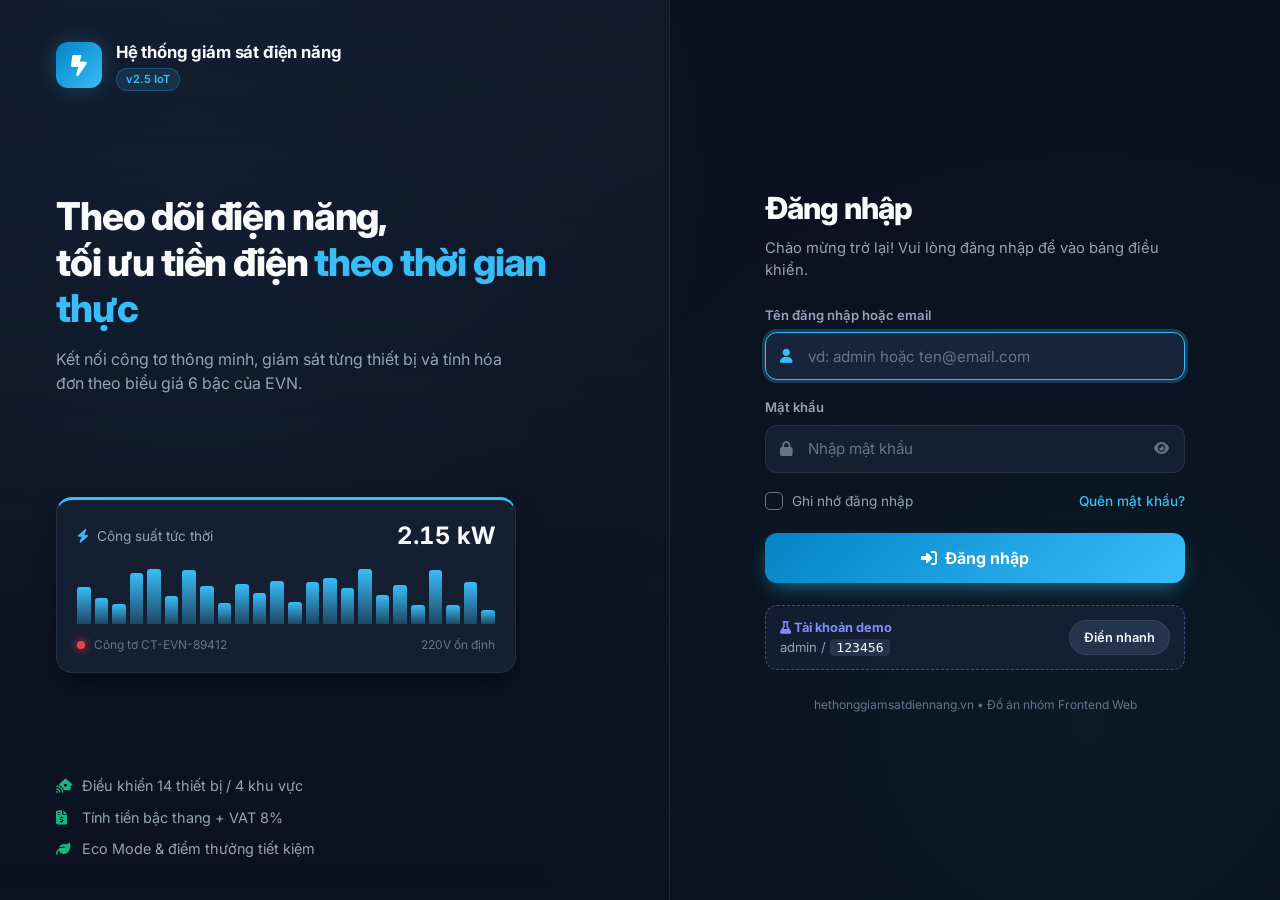
==== profile.html @ 07a90f44 "hoàn thiện giao diện" ====
<!DOCTYPE html>
<html lang="vi">
<head>
    <meta charset="UTF-8">
    <meta name="viewport" content="width=device-width, initial-scale=1.0">
    <title>Hồ sơ cá nhân - Hệ thống giám sát điện năng</title>
    <!-- Google Fonts: Inter -->
    <link rel="preconnect" href="https://fonts.googleapis.com">
    <link rel="preconnect" href="https://fonts.gstatic.com" crossorigin>
    <link href="https://fonts.googleapis.com/css2?family=Inter:wght@400;500;600;700;800&display=swap" rel="stylesheet">
    <!-- Font Awesome Icons -->
    <link rel="stylesheet" href="https://cdnjs.cloudflare.com/ajax/libs/font-awesome/6.5.1/css/all.min.css">
    <!-- Stylesheets -->
    <link rel="stylesheet" href="style.css">
    <link rel="stylesheet" href="profile.css">
    <!-- Chặn truy cập khi chưa đăng nhập -->
    <script>
        (function () {
            var ok = false;
            try { ok = !!(localStorage.getItem('ems_auth') || sessionStorage.getItem('ems_auth')); } catch (e) {}
            if (!ok) location.replace('login.html');
        })();
    </script>
</head>
<body>

    <div class="app-container">
        <!-- TOP APP HEADER -->
        <header class="app-header">
            <div class="brand-section">
                <div class="brand-icon">
                    <i class="fas fa-bolt-lightning"></i>
                </div>
                <div class="brand-info">
                    <h1>
                        Hệ thống giám sát điện năng
                        <span class="badge-ver">v2.5 IoT</span>
                    </h1>
                    <p>
                        <span class="domain-url-pill" title="Địa chỉ tên miền chính thức của hệ thống">
                            <i class="fas fa-globe"></i> hethonggiamsatdiennang.vn
                        </span>
                        <span>• Hồ sơ cá nhân & Thiết lập tài khoản</span>
                    </p>
                </div>
            </div>

            <div class="header-status-group">
                <!-- Nút quay về Dashboard -->
                <a href="index.html" class="btn-back-dashboard" id="btn-back-dashboard" title="Quay về màn hình điều khiển chính Dashboard">
                    <i class="fas fa-arrow-left"></i>
                    <span>Quay về Dashboard</span>
                </a>

                <!-- Đồng hồ thời gian thực -->
                <div class="clock-display" title="Thời gian thực hệ thống">
                    <i class="fas fa-clock"></i>
                    <span id="live-clock">--:--:--</span>
                </div>

                <!-- Nút chuyển đổi giao diện Sáng / Tối -->
                <button class="theme-toggle-btn" title="Chuyển sang giao diện sáng">
                    <i class="fas fa-sun"></i>
                    <span>Sáng</span>
                </button>

                <!-- NÚT & MENU QUẢN TRỊ VIÊN (HÌNH ĐẠI DIỆN + TÊN + MENU DROPDOWN) -->
                <div class="admin-menu-wrapper">
                    <button class="admin-profile-pill" id="admin-menu-trigger" type="button" title="Mở menu quản trị viên">
                        <img class="admin-avatar-thumb" src="" alt="Avatar">
                        <span id="nav-profile-name">Quản trị viên</span>
                        <i class="fas fa-chevron-down admin-caret"></i>
                    </button>

                    <!-- Dropdown Menu Quản trị viên -->
                    <div class="admin-dropdown-menu" id="admin-dropdown-menu">
                        <div class="admin-dropdown-header">
                            <div class="admin-avatar-large-wrap">
                                <img class="admin-menu-avatar" src="" alt="Avatar">
                                <span class="admin-status-indicator" title="Đang trực tuyến"></span>
                            </div>
                            <div class="admin-user-details">
                                <strong class="admin-user-name" id="admin-menu-user-name">Quản trị viên</strong>
                                <span class="admin-user-role-badge">
                                    <i class="fas fa-shield-halved"></i>
                                    <span id="admin-menu-user-role">Quản trị viên hệ thống</span>
                                </span>
                                <span class="admin-user-email" id="admin-menu-user-email">admin@hethonggiamsatdiennang.vn</span>
                            </div>
                        </div>

                        <div class="admin-dropdown-list">
                            <a href="profile.html" class="admin-dropdown-item">
                                <i class="fas fa-id-card"></i>
                                <span>Hồ sơ cá nhân</span>
                            </a>
                            <button type="button" class="admin-dropdown-item" id="btn-menu-change-avatar">
                                <i class="fas fa-camera"></i>
                                <span>Đổi ảnh đại diện...</span>
                            </button>
                            <button type="button" class="admin-dropdown-item" id="btn-menu-default-avatar" style="font-size: 0.8rem; color: var(--text-muted);">
                                <i class="fas fa-arrow-rotate-left"></i>
                                <span>Dùng ảnh mặc định</span>
                            </button>
                            <div class="admin-dropdown-divider"></div>
                            <a href="statistics.html" class="admin-dropdown-item">
                                <i class="fas fa-chart-pie"></i>
                                <span>Thống kê chi tiết</span>
                            </a>
                            <a href="index.html" class="admin-dropdown-item">
                                <i class="fas fa-house-laptop"></i>
                                <span>Bảng điều khiển chính</span>
                            </a>
                            <div class="admin-dropdown-divider"></div>
                            <button type="button" class="admin-dropdown-item item-logout" id="btn-menu-logout">
                                <i class="fas fa-right-from-bracket"></i>
                                <span>Đăng xuất</span>
                            </button>
                        </div>
                    </div>
                </div>

                <!-- Input ẩn để upload ảnh đại diện từ máy tính -->
                <input type="file" id="admin-avatar-file-input" accept="image/*" style="display: none;">

                <!-- Nút Đăng xuất -->
                <button class="eco-reward-pill" id="btn-logout" title="Đăng xuất" style="cursor:pointer;font-family:inherit;color:#fca5a5;border-color:rgba(239,68,68,.4);background:rgba(239,68,68,.08);">
                    <i class="fas fa-right-from-bracket"></i>
                    <span>Đăng xuất</span>
                </button>
            </div>
        </header>

        <!-- BREADCRUMB -->
        <nav class="profile-breadcrumb">
            <a href="index.html"><i class="fas fa-house"></i> Dashboard</a>
            <i class="fas fa-chevron-right"></i>
            <span>Hồ sơ cá nhân</span>
        </nav>

        <!-- PAGE TITLE -->
        <section class="profile-page-header">
            <div>
                <h2 class="profile-page-title">
                    <i class="fas fa-user-circle" style="color: var(--primary);"></i>
                    Hồ sơ cá nhân
                </h2>
                <p class="profile-page-desc">Quản lý thông tin và thiết lập tài khoản của bạn.</p>
            </div>
            <div class="profile-header-badges">
                <div class="stat-pill" style="color: #34d399; border: 1px solid rgba(52, 211, 153, 0.4); background: rgba(52, 211, 153, 0.08);">
                    <i class="fas fa-circle-dot status-dot-blink"></i>
                    <span>Đang hoạt động</span>
                </div>
            </div>
        </section>

        <!-- MAIN PROFILE CONTENT (2 COLUMNS) -->
        <main class="profile-grid">
            <!-- LEFT COLUMN: PROFILE INFO -->
            <section class="profile-main-col">
                <!-- PROFILE CARD (AVATAR + NAME) -->
                <div class="profile-card">
                    <div class="profile-cover"></div>
                    <div class="profile-avatar-section">
                        <div class="profile-avatar" id="profile-avatar" title="Nhấp để thay đổi ảnh đại diện">
                            <img id="profile-avatar-custom-img" src="" alt="Avatar" style="width: 100%; height: 100%; object-fit: cover; display: none;">
                            <span id="avatar-letter">?</span>
                            <div class="avatar-upload-overlay">
                                <i class="fas fa-camera"></i>
                            </div>
                        </div>
                        <input type="file" id="profile-avatar-file-input" accept="image/*" style="display: none;">
                        <div class="profile-name-block">
                            <h3 id="profile-display-name">---</h3>
                            <span class="profile-role">
                                <i class="fas fa-shield-halved"></i>
                                <span id="profile-role-text">Người dùng</span>
                            </span>
                            <span class="profile-status-badge">
                                <span class="status-dot-blink"></span> Đang hoạt động
                            </span>
                        </div>
                    </div>
                </div>

                <!-- THÔNG TIN CƠ BẢN -->
                <div class="profile-section-card">
                    <div class="profile-section-header">
                        <div>
                            <h3 class="profile-section-title">
                                <i class="fas fa-id-card" style="color: var(--primary);"></i>
                                Thông tin cơ bản
                            </h3>
                            <span class="profile-section-sub">Cập nhật thông tin cá nhân của bạn.</span>
                        </div>
                        <button class="btn btn-secondary" id="btn-edit-profile">
                            <i class="fas fa-pen-to-square"></i> Chỉnh sửa
                        </button>
                    </div>

                    <div class="profile-form-grid" id="profile-form">
                        <div class="profile-field">
                            <label>Họ và tên *</label>
                            <div class="profile-input-wrap">
                                <i class="fas fa-user"></i>
                                <input type="text" id="pf-name" placeholder="Nhập họ và tên" disabled>
                            </div>
                        </div>
                        <div class="profile-field">
                            <label>Mã nhân viên / Mã SV</label>
                            <div class="profile-input-wrap">
                                <i class="fas fa-hashtag"></i>
                                <input type="text" id="pf-code" placeholder="Mã nhân viên" disabled>
                            </div>
                        </div>
                        <div class="profile-field">
                            <label>Email *</label>
                            <div class="profile-input-wrap">
                                <i class="fas fa-envelope"></i>
                                <input type="email" id="pf-email" placeholder="email@example.com" disabled>
                            </div>
                        </div>
                        <div class="profile-field">
                            <label>Số điện thoại *</label>
                            <div class="profile-input-wrap">
                                <i class="fas fa-phone"></i>
                                <input type="tel" id="pf-phone" placeholder="0987 xxx xxx" disabled>
                            </div>
                        </div>
                        <div class="profile-field">
                            <label>Ngành học / Phòng ban</label>
                            <div class="profile-input-wrap">
                                <i class="fas fa-graduation-cap"></i>
                                <input type="text" id="pf-department" placeholder="Ngành học" disabled>
                            </div>
                        </div>
                        <div class="profile-field">
                            <label>Địa điểm</label>
                            <div class="profile-input-wrap">
                                <i class="fas fa-location-dot"></i>
                                <input type="text" id="pf-location" placeholder="Tỉnh/Thành phố" disabled>
                            </div>
                        </div>
                        <div class="profile-field full-width">
                            <label>Giới thiệu bản thân</label>
                            <div class="profile-input-wrap textarea-wrap">
                                <i class="fas fa-quote-left"></i>
                                <textarea id="pf-bio" placeholder="Mô tả ngắn về bạn..." rows="3" disabled></textarea>
                            </div>
                        </div>
                    </div>

                    <!-- Nút lưu (ẩn khi chưa chỉnh sửa) -->
                    <div class="profile-form-actions" id="profile-form-actions" hidden>
                        <button class="btn btn-eco" id="btn-save-profile">
                            <i class="fas fa-check"></i> Lưu thay đổi
                        </button>
                        <button class="btn btn-secondary" id="btn-cancel-edit">
                            <i class="fas fa-xmark"></i> Hủy
                        </button>
                    </div>
                </div>
            </section>

            <!-- RIGHT COLUMN: SIDEBAR -->
            <aside class="profile-sidebar">
                <!-- THÔNG TIN NHANH -->
                <div class="profile-quick-card">
                    <div class="quick-card-header">
                        <h4><i class="fas fa-bolt" style="color: var(--primary);"></i> Thông tin nhanh</h4>
                        <span>Tóm tắt hồ sơ</span>
                    </div>
                    <div class="quick-info-list">
                        <div class="quick-info-item">
                            <div class="quick-info-icon" style="background: rgba(56, 189, 248, 0.12); color: var(--primary);">
                                <i class="fas fa-envelope"></i>
                            </div>
                            <div class="quick-info-text">
                                <span class="quick-label">Email</span>
                                <span class="quick-value" id="qi-email">---</span>
                            </div>
                        </div>
                        <div class="quick-info-item">
                            <div class="quick-info-icon" style="background: rgba(16, 185, 129, 0.12); color: var(--success);">
                                <i class="fas fa-phone"></i>
                            </div>
                            <div class="quick-info-text">
                                <span class="quick-label">Điện thoại</span>
                                <span class="quick-value" id="qi-phone">---</span>
                            </div>
                        </div>
                        <div class="quick-info-item">
                            <div class="quick-info-icon" style="background: rgba(129, 140, 248, 0.12); color: var(--info);">
                                <i class="fas fa-id-badge"></i>
                            </div>
                            <div class="quick-info-text">
                                <span class="quick-label">Mã nhân viên</span>
                                <span class="quick-value" id="qi-code">---</span>
                            </div>
                        </div>
                    </div>
                    <!-- Skill tags -->
                    <div class="quick-tags" id="quick-tags">
                        <!-- Rendered by JS -->
                    </div>
                </div>

                <!-- TÙY CHỌN -->
                <div class="profile-quick-card">
                    <div class="quick-card-header">
                        <h4><i class="fas fa-sliders" style="color: var(--info);"></i> Tùy chọn</h4>
                        <span>Tùy chỉnh trải nghiệm</span>
                    </div>
                    <div class="profile-options-list">
                        <div class="profile-option-item">
                            <div class="option-info">
                                <strong>Giao diện tối</strong>
                                <span>Giảm độ sáng giao diện</span>
                            </div>
                            <label class="switch">
                                <input type="checkbox" id="opt-dark-mode" checked disabled>
                                <span class="slider"></span>
                            </label>
                        </div>
                        <div class="profile-option-item">
                            <div class="option-info">
                                <strong>Lưu trên thiết bị</strong>
                                <span>Giữ thông tin sau khi tải lại</span>
                            </div>
                            <span class="option-status" id="opt-save-status">Đang bật</span>
                        </div>
                    </div>
                </div>

                <!-- MẸO -->
                <div class="profile-tip-box">
                    <i class="fas fa-lightbulb" style="color: var(--warning); font-size: 1.1rem;"></i>
                    <span><strong>Mẹo:</strong> Nhấn "Chỉnh sửa" để thay đổi thông tin. Dữ liệu được lưu trong trình duyệt của bạn bằng LocalStorage.</span>
                </div>
            </aside>
        </main>

        <!-- FOOTER & TEAM INFO -->
        <footer class="app-footer">
            <div>
                <strong>Hệ thống giám sát điện năng</strong> (hethonggiamsatdiennang.vn) • Học phần: Thiết kế & Lập trình Web Frontend
            </div>
            <div class="team-badge">
                <i class="fas fa-users"></i> Báo cáo Đồ án Nhóm • Chuẩn Rubric 90-100%
            </div>
        </footer>
    </div>

    <!-- FLOATING TOAST NOTIFICATION -->
    <div class="toast-notification" id="app-toast">
        <i class="fas fa-circle-check" style="color: var(--success); font-size: 1.1rem;"></i>
        <span id="toast-message">Đã lưu thành công!</span>
    </div>

    <!-- Scripts -->
    <script src="theme.js"></script>
    <script src="admin-menu.js"></script>
    <script src="profile.js"></script>
</body>
</html>
---- style.css ----
/* ==========================================================================
   SMART ENERGY MONITOR - STYLESHEET (REALTIME ENGINE & ADVANCED ANIMATIONS)
   Thiết kế giao diện hiện đại, tinh gọn (Clean Tech/Nordic Slate), tối ưu UI/UX,
   Micro-interactions, Hardware-accelerated Animations mượt mà, không màu mè rối mắt.
   ========================================================================== */

:root {
    --bg-main: #0b1120;        /* Deep Slate */
    --bg-card: #151f32;        /* Darker Navy Slate */
    --bg-card-hover: #1c2a44;
    --bg-subtle: #24344d;      /* Slate 700 */
    
    --text-primary: #f8fafc;   /* Slate 50 */
    --text-secondary: #94a3b8; /* Slate 400 */
    --text-muted: #64748b;     /* Slate 500 */
    
    --primary: #38bdf8;        /* Sky 400 */
    --primary-glow: rgba(56, 189, 248, 0.25);
    --success: #10b981;        /* Emerald 500 */
    --success-glow: rgba(16, 185, 129, 0.3);
    --warning: #f59e0b;        /* Amber 500 */
    --danger: #ef4444;         /* Rose 500 */
    --danger-glow: rgba(239, 68, 68, 0.3);
    --info: #818cf8;           /* Indigo 400 */
    
    --border-color: rgba(255, 255, 255, 0.08);
    --border-highlight: rgba(56, 189, 248, 0.35);
    
    --radius-sm: 8px;
    --radius-md: 12px;
    --radius-lg: 16px;
    --radius-full: 9999px;
    
    --shadow-sm: 0 2px 4px rgba(0,0,0,0.3);
    --shadow-md: 0 6px 12px -2px rgba(0,0,0,0.4), 0 3px 6px -3px rgba(0,0,0,0.3);
    --shadow-lg: 0 14px 25px -4px rgba(0,0,0,0.5), 0 8px 10px -6px rgba(0,0,0,0.4);
    
    --transition-fast: all 0.2s cubic-bezier(0.4, 0, 0.2, 1);
    --transition-smooth: all 0.35s cubic-bezier(0.16, 1, 0.3, 1);
    --spring-bounce: all 0.4s cubic-bezier(0.34, 1.56, 0.64, 1);
}

/* ==========================================================================
   LIGHT THEME - Giao diện sáng (Clean White / Soft Blue)
   Chuyển đổi thông qua data-theme="light" trên thẻ <html>
   ========================================================================== */
[data-theme="light"] {
    --bg-main: #f1f5f9;           /* Slate 100 */
    --bg-card: #ffffff;            /* White */
    --bg-card-hover: #f8fafc;      /* Slate 50 */
    --bg-subtle: #e2e8f0;          /* Slate 200 */

    --text-primary: #0f172a;       /* Slate 900 */
    --text-secondary: #475569;     /* Slate 600 */
    --text-muted: #94a3b8;         /* Slate 400 */

    --primary: #0284c7;            /* Sky 600 */
    --primary-glow: rgba(2, 132, 199, 0.18);
    --success: #059669;            /* Emerald 600 */
    --success-glow: rgba(5, 150, 105, 0.2);
    --warning: #d97706;            /* Amber 600 */
    --danger: #dc2626;             /* Red 600 */
    --danger-glow: rgba(220, 38, 38, 0.2);
    --info: #4f46e5;               /* Indigo 600 */

    --border-color: rgba(0, 0, 0, 0.1);
    --border-highlight: rgba(2, 132, 199, 0.35);

    --shadow-sm: 0 1px 3px rgba(0,0,0,0.08), 0 1px 2px rgba(0,0,0,0.06);
    --shadow-md: 0 4px 8px -1px rgba(0,0,0,0.1), 0 2px 4px -2px rgba(0,0,0,0.08);
    --shadow-lg: 0 10px 20px -3px rgba(0,0,0,0.12), 0 6px 8px -4px rgba(0,0,0,0.08);
}

/* Light theme - body background */
[data-theme="light"] body {
    background-image:
        radial-gradient(circle at 15% 20%, rgba(2, 132, 199, 0.06) 0%, transparent 40%),
        radial-gradient(circle at 85% 80%, rgba(5, 150, 105, 0.05) 0%, transparent 45%);
}

/* Light theme - brand icon */
[data-theme="light"] .brand-icon {
    box-shadow: 0 0 16px rgba(2, 132, 199, 0.25);
}

/* Light theme - eco reward pill */
[data-theme="light"] .eco-reward-pill {
    background: rgba(217, 119, 6, 0.08);
    border-color: rgba(217, 119, 6, 0.25);
    color: var(--warning);
}

/* Light theme - clock display */
[data-theme="light"] .clock-display {
    background: rgba(2, 132, 199, 0.08);
    border-color: rgba(2, 132, 199, 0.2);
}

/* Light theme - meter pulse box */
[data-theme="light"] .meter-pulse-box {
    background: rgba(241, 245, 249, 0.9);
}

/* Light theme - filter buttons */
[data-theme="light"] .filter-btn.active {
    color: #ffffff;
}

/* Light theme - room card */
[data-theme="light"] .room-card {
    background: rgba(248, 250, 252, 0.9);
}

/* Light theme - device item */
[data-theme="light"] .device-item {
    background: rgba(241, 245, 249, 0.8);
}

[data-theme="light"] .device-item.active {
    background: #ffffff;
    border-color: rgba(2, 132, 199, 0.3);
}

/* Light theme - bill summary box */
[data-theme="light"] .bill-summary-box {
    background: linear-gradient(135deg, rgba(241, 245, 249, 0.95), rgba(248, 250, 252, 0.95));
    border-color: rgba(2, 132, 199, 0.18);
}

/* Light theme - tier item */
[data-theme="light"] .tier-item {
    background: rgba(248, 250, 252, 0.6);
}

[data-theme="light"] .tier-item.active {
    background: rgba(248, 250, 252, 0.95);
    border-color: rgba(2, 132, 199, 0.35);
}

/* Light theme - simulation bar */
[data-theme="light"] .simulation-bar {
    background: rgba(2, 132, 199, 0.06);
    border-color: rgba(2, 132, 199, 0.18);
}

/* Light theme - speed select & sim toggle */
[data-theme="light"] .speed-select,
[data-theme="light"] .simulation-toggle-btn {
    background: #ffffff;
    border-color: var(--border-color);
    color: var(--text-primary);
}

/* Light theme - toast */
[data-theme="light"] .toast-notification {
    background: #ffffff;
    box-shadow: var(--shadow-lg);
}

/* Light theme - switch slider off state */
[data-theme="light"] .slider {
    background-color: #cbd5e1;
    border-color: rgba(0, 0, 0, 0.12);
}

[data-theme="light"] .slider:before {
    background-color: #64748b;
}

/* Light theme - domain url pill */
[data-theme="light"] .domain-url-pill {
    background: rgba(2, 132, 199, 0.1);
    border-color: rgba(2, 132, 199, 0.25);
    color: var(--primary);
}

/* Light theme - nav stat pill */
[data-theme="light"] .nav-stat-pill {
    background: rgba(2, 132, 199, 0.1);
    border-color: rgba(2, 132, 199, 0.25);
}

[data-theme="light"] .nav-stat-pill:hover {
    background: var(--primary);
    color: #ffffff;
}

/* Light theme - btn stat nav */
[data-theme="light"] .btn-stat-nav {
    background: rgba(2, 132, 199, 0.1);
    border-color: rgba(2, 132, 199, 0.3);
    color: var(--primary);
}

[data-theme="light"] .btn-stat-nav:hover {
    background: var(--primary);
    color: #ffffff;
}

/* ==========================================================================
   THEME TOGGLE BUTTON (NÚT CHUYỂN ĐỔI SÁNG/TỐI)
   ========================================================================== */
.theme-toggle-btn {
    display: inline-flex;
    align-items: center;
    gap: 7px;
    padding: 6px 14px;
    border-radius: var(--radius-full);
    background: rgba(245, 158, 11, 0.1);
    border: 1px solid rgba(245, 158, 11, 0.3);
    color: var(--warning);
    font-size: 0.85rem;
    font-weight: 600;
    cursor: pointer;
    font-family: inherit;
    transition: var(--spring-bounce);
    text-decoration: none;
}

.theme-toggle-btn:hover {
    background: rgba(245, 158, 11, 0.22);
    border-color: var(--warning);
    transform: translateY(-1px);
    box-shadow: 0 4px 12px rgba(245, 158, 11, 0.25);
}

.theme-toggle-btn:active {
    transform: scale(0.95);
}

.theme-toggle-btn i {
    font-size: 0.9rem;
    transition: transform 0.4s cubic-bezier(0.34, 1.56, 0.64, 1);
}

.theme-toggle-btn:hover i {
    transform: rotate(25deg) scale(1.15);
}

/* Smooth transition khi chuyển theme */
html[data-theme] body,
html[data-theme] .app-container,
html[data-theme] .app-header,
html[data-theme] .metric-card,
html[data-theme] .section-card,
html[data-theme] .evn-card,
html[data-theme] .room-card,
html[data-theme] .device-item,
html[data-theme] .toolbar-section,
html[data-theme] .toast-notification,
html[data-theme] .app-footer,
html[data-theme] .bill-summary-box,
html[data-theme] .tier-item {
    transition: background-color 0.4s ease, color 0.4s ease, border-color 0.4s ease, box-shadow 0.4s ease;
}

/* Base Reset & Typography */
* {
    margin: 0;
    padding: 0;
    box-sizing: border-box;
}

body {
    font-family: 'Inter', -apple-system, BlinkMacSystemFont, "Segoe UI", Roboto, sans-serif;
    background-color: var(--bg-main);
    color: var(--text-primary);
    line-height: 1.5;
    -webkit-font-smoothing: antialiased;
    min-height: 100vh;
    background-image: 
        radial-gradient(circle at 15% 20%, rgba(56, 189, 248, 0.05) 0%, transparent 40%),
        radial-gradient(circle at 85% 80%, rgba(16, 185, 129, 0.04) 0%, transparent 45%);
}

/* Layout App Container */
.app-container {
    max-width: 1440px;
    margin: 0 auto;
    padding: 24px 20px;
}

/* Header & Status Bar */
.app-header {
    display: flex;
    justify-content: space-between;
    align-items: center;
    padding-bottom: 24px;
    border-bottom: 1px solid var(--border-color);
    margin-bottom: 24px;
    flex-wrap: wrap;
    gap: 16px;
}

.brand-section {
    display: flex;
    align-items: center;
    gap: 14px;
}

.brand-icon {
    width: 48px;
    height: 48px;
    border-radius: var(--radius-md);
    background: linear-gradient(135deg, #0284c7, #38bdf8);
    display: flex;
    align-items: center;
    justify-content: center;
    font-size: 22px;
    color: #ffffff;
    box-shadow: 0 0 20px var(--primary-glow);
    animation: icon-float 4s ease-in-out infinite;
}

@keyframes icon-float {
    0%, 100% { transform: translateY(0); }
    50% { transform: translateY(-4px); box-shadow: 0 6px 24px rgba(56, 189, 248, 0.4); }
}

.brand-info h1 {
    font-size: 1.4rem;
    font-weight: 700;
    letter-spacing: -0.02em;
    color: var(--text-primary);
    display: flex;
    align-items: center;
    gap: 10px;
}

.brand-info h1 .badge-ver {
    font-size: 0.72rem;
    padding: 3px 9px;
    border-radius: var(--radius-full);
    background: rgba(56, 189, 248, 0.12);
    color: var(--primary);
    font-weight: 600;
    border: 1px solid rgba(56, 189, 248, 0.25);
    letter-spacing: 0.02em;
}

.brand-info p {
    font-size: 0.85rem;
    color: var(--text-secondary);
    display: flex;
    align-items: center;
    gap: 8px;
    flex-wrap: wrap;
    margin-top: 2px;
}

.domain-url-pill {
    display: inline-flex;
    align-items: center;
    gap: 5px;
    background: rgba(56, 189, 248, 0.12);
    border: 1px solid rgba(56, 189, 248, 0.28);
    color: var(--primary);
    padding: 2px 8px;
    border-radius: var(--radius-full);
    font-size: 0.78rem;
    font-family: monospace;
    font-weight: 600;
    transition: var(--transition-fast);
}

.domain-url-pill:hover {
    background: rgba(56, 189, 248, 0.2);
    border-color: var(--primary);
    box-shadow: 0 0 10px var(--primary-glow);
}

.header-status-group {
    display: flex;
    align-items: center;
    gap: 12px;
    flex-wrap: wrap;
}

/* Đèn LED xung công tơ điện tử EVN */
.meter-pulse-box {
    display: inline-flex;
    align-items: center;
    gap: 8px;
    padding: 6px 14px;
    border-radius: var(--radius-full);
    background: rgba(15, 23, 42, 0.7);
    border: 1px solid var(--border-color);
    font-size: 0.82rem;
    color: var(--text-secondary);
}

.impulse-led {
    width: 9px;
    height: 9px;
    border-radius: 50%;
    background-color: #ef4444;
    box-shadow: 0 0 2px #ef4444;
    transition: all 0.05s ease;
}

.impulse-led.flash {
    background-color: #f87171;
    box-shadow: 0 0 14px #ef4444, 0 0 25px #f87171;
    transform: scale(1.3);
}

/* Đồng hồ thời gian thực */
.clock-display {
    display: inline-flex;
    align-items: center;
    gap: 6px;
    padding: 6px 12px;
    border-radius: var(--radius-full);
    background: rgba(56, 189, 248, 0.08);
    border: 1px solid rgba(56, 189, 248, 0.2);
    color: var(--primary);
    font-family: monospace;
    font-size: 0.88rem;
    font-weight: 600;
}

.eco-reward-pill {
    display: inline-flex;
    align-items: center;
    gap: 7px;
    padding: 6px 14px;
    border-radius: var(--radius-full);
    background: rgba(245, 158, 11, 0.1);
    border: 1px solid rgba(245, 158, 11, 0.25);
    color: var(--warning);
    font-size: 0.85rem;
    font-weight: 600;
    cursor: default;
    transition: var(--spring-bounce);
}

.eco-reward-pill.bounce {
    animation: point-pop 0.6s cubic-bezier(0.34, 1.56, 0.64, 1);
}

@keyframes point-pop {
    0% { transform: scale(1); }
    50% { transform: scale(1.18); background: rgba(245, 158, 11, 0.25); box-shadow: 0 0 16px rgba(245, 158, 11, 0.4); }
    100% { transform: scale(1); }
}

/* Quick Metrics Row */
.metrics-grid {
    display: grid;
    grid-template-columns: repeat(auto-fit, minmax(260px, 1fr));
    gap: 16px;
    margin-bottom: 28px;
}

.metric-card {
    background-color: var(--bg-card);
    border: 1px solid var(--border-color);
    border-radius: var(--radius-lg);
    padding: 20px 22px;
    display: flex;
    flex-direction: column;
    justify-content: space-between;
    transition: var(--transition-smooth);
    position: relative;
    overflow: hidden;
    backdrop-filter: blur(10px);
}

.metric-card::before {
    content: '';
    position: absolute;
    top: 0;
    left: 0;
    right: 0;
    height: 3px;
    background: transparent;
    transition: var(--transition-smooth);
}

.metric-card:hover {
    transform: translateY(-4px);
    border-color: var(--border-highlight);
    box-shadow: var(--shadow-md);
}

.metric-card.card-primary::before { background: linear-gradient(90deg, #0284c7, #38bdf8); }
.metric-card.card-success::before { background: linear-gradient(90deg, #059669, #10b981); }
.metric-card.card-warning::before { background: linear-gradient(90deg, #d97706, #f59e0b); }
.metric-card.card-info::before { background: linear-gradient(90deg, #6366f1, #818cf8); }

.metric-header {
    display: flex;
    justify-content: space-between;
    align-items: center;
    margin-bottom: 12px;
}

.metric-label {
    font-size: 0.85rem;
    color: var(--text-secondary);
    font-weight: 500;
}

.metric-icon {
    font-size: 1.15rem;
    color: var(--text-secondary);
    transition: var(--transition-smooth);
}

.metric-card:hover .metric-icon {
    transform: scale(1.15) rotate(5deg);
}

.metric-value-wrap {
    display: flex;
    align-items: baseline;
    gap: 6px;
    margin-bottom: 8px;
}

.metric-value {
    font-size: 1.85rem;
    font-weight: 700;
    letter-spacing: -0.02em;
    color: var(--text-primary);
    transition: color 0.3s ease, transform 0.2s ease;
    font-variant-numeric: tabular-nums;
}

/* Hiệu ứng nhấp nháy êm dịu khi số liệu biến thiên realtime */
.metric-value.value-update {
    animation: number-tick 0.35s ease-out;
}

@keyframes number-tick {
    0% { transform: scale(1); filter: brightness(1); }
    50% { transform: scale(1.04); filter: brightness(1.25); color: var(--primary); }
    100% { transform: scale(1); filter: brightness(1); }
}

.metric-unit {
    font-size: 0.85rem;
    color: var(--text-secondary);
    font-weight: 500;
}

.metric-footer {
    display: flex;
    align-items: center;
    gap: 6px;
    font-size: 0.78rem;
    color: var(--text-muted);
}

/* Control Toolbar & Filter Row */
.toolbar-section {
    display: flex;
    justify-content: space-between;
    align-items: center;
    margin-bottom: 22px;
    flex-wrap: wrap;
    gap: 14px;
    background: var(--bg-card);
    padding: 12px 18px;
    border-radius: var(--radius-md);
    border: 1px solid var(--border-color);
}

.filter-group {
    display: flex;
    align-items: center;
    gap: 8px;
    flex-wrap: wrap;
}

.filter-btn {
    background: transparent;
    border: 1px solid var(--border-color);
    color: var(--text-secondary);
    padding: 7px 16px;
    border-radius: var(--radius-full);
    font-size: 0.82rem;
    font-weight: 500;
    cursor: pointer;
    transition: var(--transition-smooth);
}

.filter-btn:hover {
    color: var(--text-primary);
    background: var(--bg-subtle);
    transform: translateY(-1px);
}

.filter-btn.active {
    background: var(--primary);
    color: #0b1120;
    font-weight: 600;
    border-color: var(--primary);
    box-shadow: 0 0 14px var(--primary-glow);
}

.action-buttons {
    display: flex;
    align-items: center;
    gap: 10px;
    flex-wrap: wrap;
}

/* ==========================================================================
   BUTTONS WITH ENHANCED CLICK & RIPPLE ANIMATIONS
   ========================================================================== */
.btn {
    display: inline-flex;
    align-items: center;
    gap: 8px;
    padding: 8px 16px;
    border-radius: var(--radius-sm);
    font-size: 0.85rem;
    font-weight: 600;
    cursor: pointer;
    transition: var(--transition-smooth);
    border: none;
    position: relative;
    overflow: hidden;
    user-select: none;
}

.btn:active {
    transform: scale(0.95);
}

.btn-secondary {
    background: var(--bg-subtle);
    color: var(--text-primary);
    border: 1px solid var(--border-color);
}

.btn-secondary:hover {
    background: #334155;
    border-color: rgba(255, 255, 255, 0.18);
    transform: translateY(-1px);
    box-shadow: 0 4px 10px rgba(0, 0, 0, 0.2);
}

.btn-eco {
    background: linear-gradient(135deg, #059669, #10b981);
    color: #ffffff;
    box-shadow: 0 2px 10px var(--success-glow);
}

.btn-eco:hover {
    box-shadow: 0 4px 18px rgba(16, 185, 129, 0.5);
    transform: translateY(-2px);
    filter: brightness(1.08);
}

/* Nút Reset Tiền Điện / Chu kỳ mới */
.btn-reset {
    background: rgba(239, 68, 68, 0.12);
    border: 1px solid rgba(239, 68, 68, 0.3);
    color: #f87171;
}

.btn-reset:hover {
    background: rgba(239, 68, 68, 0.25);
    border-color: var(--danger);
    color: #ffffff;
    box-shadow: 0 4px 14px var(--danger-glow);
    transform: translateY(-1px);
}

.btn-reset:hover i {
    animation: rotate-reset 0.6s ease-in-out;
}

@keyframes rotate-reset {
    from { transform: rotate(0deg); }
    to { transform: rotate(-360deg); }
}

/* Ripple effect on click */
.btn::after {
    content: '';
    position: absolute;
    top: 50%;
    left: 50%;
    width: 0;
    height: 0;
    border-radius: 50%;
    background: rgba(255, 255, 255, 0.35);
    transform: translate(-50%, -50%);
    transition: width 0.4s ease-out, height 0.4s ease-out, opacity 0.4s ease-out;
    opacity: 0;
}

.btn:active::after {
    width: 180px;
    height: 180px;
    opacity: 1;
    transition: 0s;
}

/* Main Dashboard 2-Column Split: Floorplan vs EVN Tariff Calculation */
.main-dashboard-grid {
    display: grid;
    grid-template-columns: 2.1fr 1fr;
    gap: 24px;
}

/* Floorplan Section (CSS GRID YÊU CẦU ĐỀ BÀI) */
.section-card {
    background-color: var(--bg-card);
    border: 1px solid var(--border-color);
    border-radius: var(--radius-lg);
    padding: 22px;
}

.section-header {
    display: flex;
    justify-content: space-between;
    align-items: center;
    margin-bottom: 20px;
}

.section-title {
    font-size: 1.15rem;
    font-weight: 600;
    color: var(--text-primary);
    display: flex;
    align-items: center;
    gap: 10px;
}

.section-subtitle {
    font-size: 0.8rem;
    color: var(--text-secondary);
}

/* Sơ đồ nhà sử dụng CSS GRID */
.house-grid-container {
    display: grid;
    grid-template-columns: repeat(2, 1fr);
    gap: 18px;
}

.room-card {
    background: rgba(11, 17, 32, 0.7);
    border: 1px solid var(--border-color);
    border-radius: var(--radius-md);
    padding: 18px;
    display: flex;
    flex-direction: column;
    gap: 14px;
    transition: var(--transition-smooth);
    position: relative;
}

.room-card:hover {
    border-color: rgba(56, 189, 248, 0.35);
    box-shadow: 0 4px 16px rgba(0, 0, 0, 0.4);
}

.room-header {
    display: flex;
    justify-content: space-between;
    align-items: center;
    border-bottom: 1px dashed rgba(255, 255, 255, 0.08);
    padding-bottom: 12px;
}

.room-title-wrap {
    display: flex;
    align-items: center;
    gap: 10px;
}

.room-icon-box {
    width: 34px;
    height: 34px;
    border-radius: var(--radius-sm);
    background: var(--bg-subtle);
    display: flex;
    align-items: center;
    justify-content: center;
    color: var(--primary);
    font-size: 0.95rem;
    transition: var(--transition-smooth);
}

.room-card:hover .room-icon-box {
    background: rgba(56, 189, 248, 0.15);
    transform: scale(1.05);
}

.room-name {
    font-size: 0.96rem;
    font-weight: 600;
    color: var(--text-primary);
}

.room-meta {
    font-size: 0.75rem;
    color: var(--text-secondary);
}

.room-power-badge {
    font-size: 0.8rem;
    font-weight: 600;
    color: var(--primary);
    background: rgba(56, 189, 248, 0.1);
    padding: 4px 10px;
    border-radius: var(--radius-full);
    border: 1px solid rgba(56, 189, 248, 0.2);
    transition: var(--transition-fast);
}

/* Devices List inside Room */
.devices-list {
    display: flex;
    flex-direction: column;
    gap: 10px;
}

.device-item {
    display: flex;
    justify-content: space-between;
    align-items: center;
    background: rgba(21, 31, 50, 0.7);
    border: 1px solid var(--border-color);
    border-radius: var(--radius-sm);
    padding: 10px 14px;
    transition: var(--transition-smooth);
    position: relative;
}

.device-item:hover {
    background: rgba(36, 52, 77, 0.5);
    border-color: rgba(255, 255, 255, 0.14);
}

.device-item.active {
    border-color: rgba(56, 189, 248, 0.35);
    background: rgba(21, 31, 50, 1);
    box-shadow: 0 0 12px rgba(56, 189, 248, 0.08);
}

.device-info {
    display: flex;
    align-items: center;
    gap: 12px;
}

.device-type-icon {
    width: 32px;
    height: 32px;
    border-radius: 8px;
    display: flex;
    align-items: center;
    justify-content: center;
    font-size: 0.9rem;
    background: var(--bg-subtle);
    color: var(--text-secondary);
    transition: var(--transition-smooth);
}

.device-item.active .device-type-icon {
    color: var(--primary);
    background: rgba(56, 189, 248, 0.15);
    box-shadow: 0 0 10px rgba(56, 189, 248, 0.3);
}

/* Micro-animations */
.device-item.active .fa-snowflake {
    animation: spin-slow 8s linear infinite;
}

.device-item.active .fa-fan {
    animation: spin-fast 1.2s linear infinite;
}

@keyframes spin-slow {
    from { transform: rotate(0deg); }
    to { transform: rotate(360deg); }
}

@keyframes spin-fast {
    from { transform: rotate(0deg); }
    to { transform: rotate(360deg); }
}

.device-item.active .fa-lightbulb {
    color: #facc15;
    text-shadow: 0 0 10px rgba(250, 204, 21, 0.8);
    animation: light-glow 2.5s ease-in-out infinite alternate;
}

@keyframes light-glow {
    0% { filter: brightness(1); }
    100% { filter: brightness(1.3); }
}

.device-item.active .fa-soap {
    animation: washer-shake 0.8s ease-in-out infinite alternate;
}

@keyframes washer-shake {
    0% { transform: rotate(-3deg); }
    100% { transform: rotate(3deg); }
}

.device-text-block {
    display: flex;
    flex-direction: column;
}

.device-title {
    font-size: 0.86rem;
    font-weight: 500;
    color: var(--text-primary);
    display: flex;
    align-items: center;
    gap: 6px;
}

.eco-tag {
    font-size: 0.65rem;
    background: rgba(16, 185, 129, 0.15);
    color: var(--success);
    padding: 2px 6px;
    border-radius: 4px;
    font-weight: 600;
    display: inline-flex;
    align-items: center;
    gap: 3px;
}

.device-sub {
    font-size: 0.72rem;
    color: var(--text-secondary);
}

.device-controls {
    display: flex;
    align-items: center;
    gap: 14px;
}

.device-power-display {
    text-align: right;
    min-width: 52px;
}

.power-val {
    font-size: 0.88rem;
    font-weight: 600;
    color: var(--text-primary);
    transition: color 0.3s ease;
    font-variant-numeric: tabular-nums;
}

.device-item.active .power-val {
    color: var(--primary);
}

.power-unit {
    font-size: 0.7rem;
    color: var(--text-muted);
}

/* ==========================================================================
   CUSTOM TOGGLE SWITCH (SPRING BOUNCE & GLOW ON CHANGE)
   ========================================================================== */
.switch {
    position: relative;
    display: inline-block;
    width: 46px;
    height: 25px;
    flex-shrink: 0;
}

.switch input {
    opacity: 0;
    width: 0;
    height: 0;
}

.slider {
    position: absolute;
    cursor: pointer;
    top: 0;
    left: 0;
    right: 0;
    bottom: 0;
    background-color: #24344d;
    transition: background-color 0.3s ease, border-color 0.3s ease, box-shadow 0.3s ease;
    border-radius: 25px;
    border: 1px solid rgba(255, 255, 255, 0.12);
}

.slider:before {
    position: absolute;
    content: "";
    height: 19px;
    width: 19px;
    left: 2px;
    bottom: 2px;
    background-color: #94a3b8;
    transition: transform 0.35s cubic-bezier(0.34, 1.56, 0.64, 1), background-color 0.3s ease;
    border-radius: 50%;
    box-shadow: 0 1px 3px rgba(0,0,0,0.4);
}

input:checked + .slider {
    background-color: var(--success);
    border-color: var(--success);
    box-shadow: 0 0 14px rgba(16, 185, 129, 0.45);
}

input:checked + .slider:before {
    transform: translateX(21px);
    background-color: #ffffff;
}

.switch:hover .slider:before {
    box-shadow: 0 0 8px rgba(255, 255, 255, 0.5);
}

/* Khi người dùng click toggle: Thêm hiệu ứng gợn sáng */
.switch:active .slider {
    transform: scale(0.96);
}

/* ==========================================================================
   SIDEBAR: BIỂU GIÁ BẬC THANG EVN & DỰ BÁO TIỀN ĐIỆN
   ========================================================================== */
.tariff-sidebar {
    display: flex;
    flex-direction: column;
    gap: 20px;
}

.evn-card {
    background-color: var(--bg-card);
    border: 1px solid var(--border-color);
    border-radius: var(--radius-lg);
    padding: 22px;
}

.bill-summary-box {
    background: linear-gradient(135deg, rgba(21, 31, 50, 0.95), rgba(11, 17, 32, 0.95));
    border: 1px solid rgba(56, 189, 248, 0.22);
    border-radius: var(--radius-md);
    padding: 16px;
    margin-bottom: 20px;
    box-shadow: var(--shadow-sm);
}

.summary-row {
    display: flex;
    justify-content: space-between;
    align-items: center;
    margin-bottom: 8px;
    font-size: 0.85rem;
    color: var(--text-secondary);
}

.summary-row.total-row {
    margin-top: 10px;
    padding-top: 10px;
    border-top: 1px solid rgba(255, 255, 255, 0.1);
    font-size: 1rem;
    font-weight: 700;
    color: var(--text-primary);
}

.total-amount {
    font-size: 1.4rem;
    color: var(--primary);
    font-weight: 800;
    text-shadow: 0 0 12px var(--primary-glow);
    font-variant-numeric: tabular-nums;
}

/* Realtime Bill Counter Ticker */
.realtime-current-bill {
    background: rgba(56, 189, 248, 0.08);
    border-radius: 6px;
    padding: 2px 8px;
    color: var(--primary);
    font-weight: 700;
    font-family: monospace;
}

/* Danh sách chi tiết 6 bậc thang EVN */
.tariff-tiers-list {
    display: flex;
    flex-direction: column;
    gap: 10px;
}

.tier-item {
    background: rgba(11, 17, 32, 0.55);
    border: 1px solid var(--border-color);
    border-radius: var(--radius-sm);
    padding: 10px 12px;
    transition: var(--transition-smooth);
}

.tier-item.active {
    border-color: rgba(56, 189, 248, 0.4);
    background: rgba(11, 17, 32, 0.85);
    box-shadow: 0 0 12px rgba(56, 189, 248, 0.08);
}

.tier-header {
    display: flex;
    justify-content: space-between;
    font-size: 0.8rem;
    margin-bottom: 6px;
}

.tier-name {
    font-weight: 600;
    color: var(--text-primary);
}

.tier-rate {
    color: var(--text-secondary);
}

/* Thanh tiến trình với Shimmer Animation */
.tier-progress-bg {
    width: 100%;
    height: 7px;
    background: var(--bg-subtle);
    border-radius: var(--radius-full);
    overflow: hidden;
    margin-bottom: 6px;
    position: relative;
}

.tier-progress-fill {
    height: 100%;
    background: linear-gradient(90deg, #0284c7, #38bdf8);
    border-radius: var(--radius-full);
    transition: width 0.4s ease;
    position: relative;
    overflow: hidden;
}

.tier-item.active .tier-progress-fill::after {
    content: '';
    position: absolute;
    top: 0;
    left: 0;
    right: 0;
    bottom: 0;
    background: linear-gradient(
        90deg, 
        rgba(255,255,255,0) 0%, 
        rgba(255,255,255,0.4) 50%, 
        rgba(255,255,255,0) 100%
    );
    animation: shimmer 2s infinite;
}

@keyframes shimmer {
    0% { transform: translateX(-100%); }
    100% { transform: translateX(100%); }
}

.tier-footer {
    display: flex;
    justify-content: space-between;
    font-size: 0.74rem;
    color: var(--text-muted);
}

.tier-cost {
    font-weight: 600;
    color: var(--text-secondary);
}

/* Simulation Realtime Indicator Bar & Controls */
.simulation-bar {
    display: flex;
    justify-content: space-between;
    align-items: center;
    background: rgba(56, 189, 248, 0.08);
    border: 1px solid rgba(56, 189, 248, 0.2);
    border-radius: var(--radius-sm);
    padding: 10px 14px;
    font-size: 0.82rem;
    margin-top: 16px;
    flex-wrap: wrap;
    gap: 10px;
}

.sim-controls-group {
    display: flex;
    align-items: center;
    gap: 8px;
}

.speed-select {
    background: var(--bg-subtle);
    border: 1px solid var(--border-color);
    color: var(--text-primary);
    padding: 4px 8px;
    border-radius: 4px;
    font-size: 0.75rem;
    font-weight: 600;
    cursor: pointer;
    outline: none;
}

.speed-select:focus {
    border-color: var(--primary);
}

.simulation-toggle-btn {
    background: var(--bg-subtle);
    border: 1px solid var(--border-color);
    color: var(--text-primary);
    padding: 5px 12px;
    border-radius: 4px;
    font-size: 0.75rem;
    cursor: pointer;
    font-weight: 600;
    transition: var(--transition-fast);
}

.simulation-toggle-btn:hover {
    background: #334155;
    transform: translateY(-1px);
}

/* ==========================================================================
   FLOATING TOAST NOTIFICATION
   ========================================================================== */
.toast-notification {
    position: fixed;
    bottom: 24px;
    right: 24px;
    background: #1e293b;
    border: 1px solid var(--border-highlight);
    border-radius: var(--radius-md);
    padding: 12px 18px;
    display: flex;
    align-items: center;
    gap: 10px;
    color: var(--text-primary);
    box-shadow: var(--shadow-lg);
    z-index: 9999;
    transform: translateY(100px);
    opacity: 0;
    transition: transform 0.35s cubic-bezier(0.16, 1, 0.3, 1), opacity 0.35s ease;
    pointer-events: none;
}

.toast-notification.show {
    transform: translateY(0);
    opacity: 1;
}

.toast-notification.toast-success {
    border-color: rgba(16, 185, 129, 0.4);
}

.toast-notification.toast-danger {
    border-color: rgba(239, 68, 68, 0.4);
}

/* Footer & Team Info */
.app-footer {
    margin-top: 36px;
    padding-top: 20px;
    border-top: 1px solid var(--border-color);
    display: flex;
    justify-content: space-between;
    align-items: center;
    flex-wrap: wrap;
    gap: 12px;
    font-size: 0.8rem;
    color: var(--text-muted);
}

.team-badge {
    background: var(--bg-card);
    padding: 5px 12px;
    border-radius: var(--radius-full);
    border: 1px solid var(--border-color);
    color: var(--text-secondary);
}

/* ==========================================================================
   RESPONSIVE DESIGN CHO MỌI THIẾT BỊ
   ========================================================================== */
@media (max-width: 1024px) {
    .main-dashboard-grid {
        grid-template-columns: 1fr;
    }
}

@media (max-width: 768px) {
    .house-grid-container {
        grid-template-columns: 1fr;
    }
    .metrics-grid {
        grid-template-columns: 1fr 1fr;
    }
    .app-header {
        flex-direction: column;
        align-items: flex-start;
    }
    .header-status-group {
        width: 100%;
        justify-content: space-between;
    }
    .toolbar-section {
        flex-direction: column;
        align-items: stretch;
    }
    .action-buttons {
        justify-content: flex-start;
    }
}

@media (max-width: 480px) {
    .metrics-grid {
        grid-template-columns: 1fr;
    }
    .device-controls {
        gap: 8px;
    }
}

/* ==========================================================================
   AI ADVISOR CARD
   ========================================================================== */
.ai-card {
    background-color: var(--bg-card);
    border: 1px solid var(--border-color);
    border-top: 3px solid var(--info);
    border-radius: var(--radius-lg);
    padding: 22px;
}
.ai-weather {
    display: flex; align-items: center; gap: 8px;
    font-size: 0.8rem; color: var(--text-secondary);
    background: rgba(129, 140, 248, 0.08);
    border: 1px solid rgba(129, 140, 248, 0.25);
    border-radius: var(--radius-sm);
    padding: 8px 10px; margin-bottom: 12px;
}
.ai-weather i { color: var(--info); }
.ai-weather span { flex: 1; }
.ai-weather button {
    border: 0; background: none; color: var(--text-secondary); cursor: pointer; padding: 4px 6px; border-radius: 6px;
}
.ai-weather button:hover { color: var(--text-primary); background: var(--bg-subtle); }
.ai-tips { list-style: none; display: grid; gap: 8px; }
.ai-tip {
    display: flex; gap: 10px; align-items: flex-start;
    font-size: 0.82rem; line-height: 1.45;
    padding: 9px 11px; border-radius: var(--radius-sm);
    background: rgba(255, 255, 255, 0.03);
    border-left: 3px solid var(--primary);
    animation: ai-in 0.3s ease;
}
.ai-tip i { margin-top: 3px; color: var(--primary); }
.ai-tip.warn { border-left-color: var(--warning); }
.ai-tip.warn i { color: var(--warning); }
.ai-tip.good { border-left-color: var(--success); }
.ai-tip.good i { color: var(--success); }
@keyframes ai-in { from { opacity: 0; transform: translateY(4px); } to { opacity: 1; transform: none; } }

/* ==========================================================================
   NAVIGATION LINK SANG TRANG THỐNG KÊ CHI TIẾT (STATISTICS NAV)
   ========================================================================== */
.nav-stat-pill {
    display: inline-flex;
    align-items: center;
    gap: 7px;
    padding: 6px 14px;
    border-radius: var(--radius-full);
    background: rgba(56, 189, 248, 0.12);
    border: 1px solid rgba(56, 189, 248, 0.3);
    color: var(--primary);
    font-size: 0.85rem;
    font-weight: 600;
    text-decoration: none;
    transition: var(--transition-smooth);
}

.nav-stat-pill:hover {
    background: var(--primary);
    color: #0b1120;
    box-shadow: 0 0 14px var(--primary-glow);
    transform: translateY(-1px);
}

.btn-stat-nav {
    background: rgba(56, 189, 248, 0.15);
    border: 1px solid rgba(56, 189, 248, 0.35);
    color: var(--primary);
    text-decoration: none;
}

.btn-stat-nav:hover {
    background: var(--primary);
    color: #0b1120;
    box-shadow: 0 0 16px var(--primary-glow);
    transform: translateY(-1px);
}

/* ==========================================================================
   ADMIN PROFILE PILL & DROPDOWN MENU (HÌNH ĐẠI DIỆN & MENU QUẢN TRỊ VIÊN)
   ========================================================================== */
.admin-menu-wrapper {
    position: relative;
    display: inline-flex;
    align-items: center;
}

/* Nút bấm Quản trị viên trên Header */
.admin-profile-pill {
    display: inline-flex;
    align-items: center;
    gap: 8px;
    padding: 5px 14px 5px 6px;
    border-radius: var(--radius-full);
    background: rgba(129, 140, 248, 0.12);
    border: 1px solid rgba(129, 140, 248, 0.4);
    color: #a5b4fc;
    font-size: 0.85rem;
    font-weight: 600;
    cursor: pointer;
    font-family: inherit;
    transition: var(--transition-smooth);
    user-select: none;
    outline: none;
}

.admin-profile-pill:hover,
.admin-menu-wrapper.open .admin-profile-pill {
    background: rgba(129, 140, 248, 0.24);
    border-color: #818cf8;
    color: #ffffff;
    box-shadow: 0 0 16px rgba(129, 140, 248, 0.35);
    transform: translateY(-1px);
}

/* Ảnh đại diện nhỏ trên Header pill */
.admin-avatar-thumb {
    width: 26px;
    height: 26px;
    border-radius: 50%;
    object-fit: cover;
    background: linear-gradient(135deg, #0284c7, #818cf8);
    border: 1.5px solid rgba(255, 255, 255, 0.3);
    box-shadow: 0 0 8px rgba(129, 140, 248, 0.4);
    flex-shrink: 0;
    transition: transform 0.25s ease;
}

.admin-profile-pill:hover .admin-avatar-thumb {
    transform: scale(1.08);
}

.admin-caret {
    font-size: 0.7rem;
    color: #a5b4fc;
    transition: transform 0.25s cubic-bezier(0.16, 1, 0.3, 1);
    margin-left: 2px;
}

.admin-menu-wrapper.open .admin-caret {
    transform: rotate(180deg);
}

/* ==========================================================================
   DROPDOWN MENU QUẢN TRỊ VIÊN
   ========================================================================== */
.admin-dropdown-menu {
    position: absolute;
    top: calc(100% + 10px);
    right: 0;
    width: 300px;
    background: #111a2e;
    border: 1px solid rgba(129, 140, 248, 0.35);
    border-radius: var(--radius-lg);
    box-shadow: 0 20px 45px rgba(0, 0, 0, 0.6), 0 0 25px rgba(129, 140, 248, 0.15);
    padding: 16px;
    z-index: 9999;
    backdrop-filter: blur(16px);
    opacity: 0;
    visibility: hidden;
    transform: translateY(-10px) scale(0.96);
    transform-origin: top right;
    transition: all 0.25s cubic-bezier(0.16, 1, 0.3, 1);
    pointer-events: none;
}

.admin-menu-wrapper.open .admin-dropdown-menu {
    opacity: 1;
    visibility: visible;
    transform: translateY(0) scale(1);
    pointer-events: auto;
}

/* Header bên trong Dropdown Menu */
.admin-dropdown-header {
    display: flex;
    align-items: center;
    gap: 14px;
    padding-bottom: 14px;
    border-bottom: 1px solid rgba(255, 255, 255, 0.08);
    margin-bottom: 12px;
}

.admin-avatar-large-wrap {
    position: relative;
    width: 52px;
    height: 52px;
    flex-shrink: 0;
}

.admin-menu-avatar {
    width: 100%;
    height: 100%;
    border-radius: 50%;
    object-fit: cover;
    background: linear-gradient(135deg, #0284c7, #818cf8);
    border: 2px solid rgba(129, 140, 248, 0.5);
    box-shadow: 0 0 14px rgba(129, 140, 248, 0.4);
}

.admin-status-indicator {
    position: absolute;
    bottom: 0;
    right: 0;
    width: 13px;
    height: 13px;
    border-radius: 50%;
    background: #10b981;
    border: 2.5px solid #111a2e;
    box-shadow: 0 0 8px #10b981;
}

.admin-user-details {
    display: flex;
    flex-direction: column;
    gap: 2px;
    min-width: 0;
}

.admin-user-name {
    font-size: 0.98rem;
    font-weight: 700;
    color: var(--text-primary);
    white-space: nowrap;
    overflow: hidden;
    text-overflow: ellipsis;
}

.admin-user-role-badge {
    font-size: 0.72rem;
    font-weight: 600;
    color: var(--primary);
    display: inline-flex;
    align-items: center;
    gap: 4px;
}

.admin-user-email {
    font-size: 0.75rem;
    color: var(--text-muted);
    white-space: nowrap;
    overflow: hidden;
    text-overflow: ellipsis;
}

/* Danh sách Menu Items */
.admin-dropdown-list {
    display: flex;
    flex-direction: column;
    gap: 4px;
}

.admin-dropdown-item {
    display: flex;
    align-items: center;
    gap: 12px;
    padding: 9px 12px;
    border-radius: var(--radius-sm);
    color: var(--text-primary);
    text-decoration: none;
    font-size: 0.85rem;
    font-weight: 500;
    transition: var(--transition-fast);
    background: transparent;
    border: none;
    width: 100%;
    text-align: left;
    cursor: pointer;
    font-family: inherit;
}

.admin-dropdown-item i {
    width: 20px;
    font-size: 0.95rem;
    text-align: center;
    color: var(--text-secondary);
    transition: var(--transition-fast);
}

.admin-dropdown-item:hover {
    background: rgba(56, 189, 248, 0.1);
    color: var(--primary);
    transform: translateX(3px);
}

.admin-dropdown-item:hover i {
    color: var(--primary);
}

.admin-dropdown-divider {
    height: 1px;
    background: rgba(255, 255, 255, 0.08);
    margin: 8px 0;
}

.admin-dropdown-item.item-logout {
    color: #f87171;
}

.admin-dropdown-item.item-logout i {
    color: #f87171;
}

.admin-dropdown-item.item-logout:hover {
    background: rgba(239, 68, 68, 0.12);
    color: #ffffff;
}

/* Light theme compatibility */
[data-theme="light"] .admin-profile-pill {
    background: rgba(99, 102, 241, 0.08);
    border-color: rgba(99, 102, 241, 0.3);
    color: #4f46e5;
}

[data-theme="light"] .admin-profile-pill:hover,
[data-theme="light"] .admin-menu-wrapper.open .admin-profile-pill {
    background: rgba(99, 102, 241, 0.16);
    border-color: #6366f1;
    color: #312e81;
}

[data-theme="light"] .admin-dropdown-menu {
    background: #ffffff;
    border-color: rgba(0, 0, 0, 0.1);
    box-shadow: 0 16px 36px rgba(0, 0, 0, 0.14), 0 0 20px rgba(0, 0, 0, 0.05);
}

[data-theme="light"] .admin-dropdown-header {
    border-bottom-color: rgba(0, 0, 0, 0.06);
}

[data-theme="light"] .admin-status-indicator {
    border-color: #ffffff;
}

[data-theme="light"] .admin-dropdown-divider {
    background: rgba(0, 0, 0, 0.06);
}

[data-theme="light"] .admin-dropdown-item:hover {
    background: #f1f5f9;
}

/* ==========================================================================
   PARALLEL LIVE BANNER - CHẠY SONG SONG VỚI TIỀN ĐIỆN TRONG GIAO DIỆN CHÍNH
   ========================================================================== */
.parallel-live-banner {
    display: flex;
    align-items: center;
    justify-content: space-between;
    gap: 14px;
    background: linear-gradient(135deg, rgba(30, 41, 59, 0.8) 0%, rgba(15, 23, 42, 0.9) 100%);
    border: 1px solid rgba(239, 68, 68, 0.3);
    box-shadow: 0 4px 20px -2px rgba(239, 68, 68, 0.12), 0 0 1px 1px rgba(255, 255, 255, 0.04);
    backdrop-filter: blur(12px);
    border-radius: var(--radius-md);
    padding: 11px 18px;
    margin-bottom: 22px;
    transition: var(--transition-smooth);
}

.parallel-live-banner:hover {
    border-color: rgba(239, 68, 68, 0.5);
    box-shadow: 0 6px 24px -2px rgba(239, 68, 68, 0.2);
}

[data-theme="light"] .parallel-live-banner {
    background: linear-gradient(135deg, rgba(254, 242, 242, 0.9) 0%, rgba(255, 255, 255, 0.98) 100%);
    border-color: rgba(239, 68, 68, 0.25);
    box-shadow: 0 4px 18px -2px rgba(239, 68, 68, 0.1);
}

.plb-left {
    display: flex;
    align-items: center;
    gap: 10px;
    flex-wrap: wrap;
}

.plb-pulse-dot {
    width: 9px;
    height: 9px;
    border-radius: 50%;
    background: #ef4444;
    box-shadow: 0 0 0 0 rgba(239, 68, 68, 0.7);
    animation: livePulsePlb 1.8s infinite;
    flex-shrink: 0;
}

@keyframes livePulsePlb {
    0% {
        box-shadow: 0 0 0 0 rgba(239, 68, 68, 0.8);
    }
    70% {
        box-shadow: 0 0 0 8px rgba(239, 68, 68, 0);
    }
    100% {
        box-shadow: 0 0 0 0 rgba(239, 68, 68, 0);
    }
}

.plb-tag {
    display: inline-flex;
    align-items: center;
    gap: 6px;
    font-size: 0.82rem;
    font-weight: 600;
    color: var(--text-secondary);
}

.plb-device-name {
    font-size: 0.95rem;
    font-weight: 700;
    color: #f87171;
    letter-spacing: -0.01em;
}

[data-theme="light"] .plb-device-name {
    color: #dc2626;
}

.plb-device-details {
    font-size: 0.82rem;
    color: var(--text-muted);
}

.plb-right {
    display: flex;
    align-items: center;
    gap: 14px;
    flex-shrink: 0;
}

.plb-sync-badge {
    display: inline-flex;
    align-items: center;
    gap: 6px;
    font-size: 0.74rem;
    font-weight: 600;
    color: #10b981;
    background: rgba(16, 185, 129, 0.12);
    border: 1px solid rgba(16, 185, 129, 0.3);
    padding: 4px 10px;
    border-radius: var(--radius-full);
}

.plb-link {
    display: inline-flex;
    align-items: center;
    gap: 6px;
    font-size: 0.82rem;
    font-weight: 600;
    color: var(--primary);
    text-decoration: none;
    transition: var(--transition-smooth);
}

.plb-link:hover {
    color: var(--primary-hover);
    transform: translateX(2px);
}

@media (max-width: 768px) {
    .parallel-live-banner {
        flex-direction: column;
        align-items: flex-start;
        gap: 10px;
    }
    .plb-right {
        width: 100%;
        justify-content: space-between;
    }
}
---- profile.css ----
/* ==========================================================================
   PROFILE.CSS - STYLESHEET CHO TRANG HỒ SƠ CÁ NHÂN
   Dự án: Smart Energy Monitor (hethonggiamsatdiennang.vn)
   Phong cách: Đồng bộ Dashboard (Clean Slate / Tech Cyan)
   ========================================================================== */

/* Nút điều hướng Quay về Dashboard (tái sử dụng từ statistics.css) */
.btn-back-dashboard {
    display: inline-flex;
    align-items: center;
    gap: 8px;
    padding: 7px 16px;
    border-radius: var(--radius-full);
    background: rgba(56, 189, 248, 0.12);
    border: 1px solid rgba(56, 189, 248, 0.3);
    color: var(--primary);
    font-size: 0.85rem;
    font-weight: 600;
    text-decoration: none;
    transition: var(--transition-smooth);
}

.btn-back-dashboard i {
    transition: transform 0.25s ease;
}

.btn-back-dashboard:hover {
    background: var(--primary);
    color: #0b1120;
    box-shadow: 0 0 16px var(--primary-glow);
    transform: translateY(-1px);
}

.btn-back-dashboard:hover i {
    transform: translateX(-3px);
}

/* Breadcrumb */
.profile-breadcrumb {
    display: flex;
    align-items: center;
    gap: 8px;
    font-size: 0.82rem;
    color: var(--text-muted);
    margin-bottom: 20px;
}

.profile-breadcrumb a {
    color: var(--text-secondary);
    text-decoration: none;
    transition: var(--transition-fast);
    display: inline-flex;
    align-items: center;
    gap: 5px;
}

.profile-breadcrumb a:hover {
    color: var(--primary);
}

.profile-breadcrumb .fa-chevron-right {
    font-size: 0.65rem;
    color: var(--text-muted);
}

.profile-breadcrumb span {
    color: var(--text-primary);
    font-weight: 500;
}

/* Page Header */
.profile-page-header {
    display: flex;
    justify-content: space-between;
    align-items: center;
    margin-bottom: 24px;
    flex-wrap: wrap;
    gap: 12px;
}

.profile-page-title {
    font-size: 1.5rem;
    font-weight: 700;
    color: var(--text-primary);
    display: flex;
    align-items: center;
    gap: 10px;
}

.profile-page-desc {
    font-size: 0.88rem;
    color: var(--text-secondary);
    margin-top: 4px;
}

.profile-header-badges {
    display: flex;
    align-items: center;
    gap: 10px;
}

/* Main Grid Layout */
.profile-grid {
    display: grid;
    grid-template-columns: 1fr 360px;
    gap: 24px;
}

.profile-main-col {
    display: flex;
    flex-direction: column;
    gap: 24px;
}

/* Profile Card (Avatar + Cover) */
.profile-card {
    background: var(--bg-card);
    border: 1px solid var(--border-color);
    border-radius: var(--radius-lg);
    overflow: hidden;
    position: relative;
}

.profile-cover {
    height: 140px;
    background: linear-gradient(135deg, #0284c7 0%, #38bdf8 50%, #818cf8 100%);
    position: relative;
}

.profile-cover::after {
    content: '';
    position: absolute;
    bottom: 0;
    left: 0;
    right: 0;
    height: 60px;
    background: linear-gradient(to top, var(--bg-card), transparent);
}

.profile-avatar-section {
    display: flex;
    align-items: flex-end;
    gap: 20px;
    padding: 0 28px 24px;
    margin-top: -50px;
    position: relative;
    z-index: 1;
}

.profile-avatar {
    width: 100px;
    height: 100px;
    border-radius: var(--radius-lg);
    background: linear-gradient(135deg, #0284c7, #38bdf8);
    display: flex;
    align-items: center;
    justify-content: center;
    font-size: 2.5rem;
    font-weight: 800;
    color: #ffffff;
    border: 4px solid var(--bg-card);
    box-shadow: 0 4px 20px rgba(56, 189, 248, 0.3);
    flex-shrink: 0;
    position: relative;
    cursor: pointer;
    overflow: hidden;
}

.avatar-upload-overlay {
    position: absolute;
    bottom: 0;
    left: 0;
    right: 0;
    height: 30px;
    background: rgba(0, 0, 0, 0.65);
    color: #ffffff;
    display: flex;
    align-items: center;
    justify-content: center;
    font-size: 0.85rem;
    opacity: 0;
    transition: opacity 0.25s ease;
}

.profile-avatar:hover .avatar-upload-overlay {
    opacity: 1;
}

.profile-name-block {
    display: flex;
    flex-direction: column;
    gap: 4px;
    padding-bottom: 6px;
}

.profile-name-block h3 {
    font-size: 1.35rem;
    font-weight: 700;
    color: var(--text-primary);
    letter-spacing: -0.01em;
}

.profile-role {
    font-size: 0.82rem;
    color: var(--text-secondary);
    display: inline-flex;
    align-items: center;
    gap: 5px;
}

.profile-status-badge {
    display: inline-flex;
    align-items: center;
    gap: 6px;
    font-size: 0.75rem;
    font-weight: 600;
    color: #34d399;
    background: rgba(52, 211, 153, 0.12);
    border: 1px solid rgba(52, 211, 153, 0.3);
    padding: 3px 10px;
    border-radius: var(--radius-full);
    width: fit-content;
    margin-top: 4px;
}

/* Profile Section Card */
.profile-section-card {
    background: var(--bg-card);
    border: 1px solid var(--border-color);
    border-radius: var(--radius-lg);
    padding: 24px;
}

.profile-section-header {
    display: flex;
    justify-content: space-between;
    align-items: center;
    margin-bottom: 24px;
    flex-wrap: wrap;
    gap: 12px;
}

.profile-section-title {
    font-size: 1.1rem;
    font-weight: 600;
    color: var(--text-primary);
    display: flex;
    align-items: center;
    gap: 8px;
}

.profile-section-sub {
    font-size: 0.8rem;
    color: var(--text-secondary);
    margin-top: 2px;
    display: block;
}

/* Profile Form Grid */
.profile-form-grid {
    display: grid;
    grid-template-columns: 1fr 1fr;
    gap: 18px;
}

.profile-field {
    display: flex;
    flex-direction: column;
    gap: 6px;
}

.profile-field.full-width {
    grid-column: 1 / -1;
}

.profile-field label {
    font-size: 0.82rem;
    font-weight: 600;
    color: var(--text-secondary);
}

.profile-input-wrap {
    display: flex;
    align-items: center;
    gap: 10px;
    background: var(--bg-main);
    border: 1px solid var(--border-color);
    border-radius: var(--radius-sm);
    padding: 10px 14px;
    transition: var(--transition-fast);
}

.profile-input-wrap:focus-within {
    border-color: var(--primary);
    box-shadow: 0 0 10px var(--primary-glow);
}

.profile-input-wrap i {
    font-size: 0.85rem;
    color: var(--text-muted);
    width: 18px;
    text-align: center;
    flex-shrink: 0;
}

.profile-input-wrap input,
.profile-input-wrap textarea {
    background: transparent;
    border: none;
    outline: none;
    color: var(--text-primary);
    font-size: 0.88rem;
    font-family: inherit;
    width: 100%;
    line-height: 1.4;
}

.profile-input-wrap input::placeholder,
.profile-input-wrap textarea::placeholder {
    color: var(--text-muted);
}

.profile-input-wrap input:disabled,
.profile-input-wrap textarea:disabled {
    color: var(--text-primary);
    cursor: default;
    -webkit-text-fill-color: var(--text-primary);
    opacity: 1;
}

.textarea-wrap {
    align-items: flex-start;
}

.textarea-wrap i {
    margin-top: 4px;
}

.profile-input-wrap textarea {
    resize: vertical;
    min-height: 60px;
}

/* Trạng thái chỉnh sửa */
.profile-input-wrap.editing {
    background: rgba(56, 189, 248, 0.05);
    border-color: rgba(56, 189, 248, 0.3);
}

.profile-form-actions {
    display: flex;
    gap: 10px;
    margin-top: 20px;
    padding-top: 18px;
    border-top: 1px solid var(--border-color);
}

/* Sidebar */
.profile-sidebar {
    display: flex;
    flex-direction: column;
    gap: 20px;
}

/* Quick Info Card */
.profile-quick-card {
    background: var(--bg-card);
    border: 1px solid var(--border-color);
    border-radius: var(--radius-lg);
    padding: 20px;
}

.quick-card-header {
    display: flex;
    justify-content: space-between;
    align-items: center;
    margin-bottom: 16px;
}

.quick-card-header h4 {
    font-size: 0.95rem;
    font-weight: 700;
    color: var(--text-primary);
    display: flex;
    align-items: center;
    gap: 7px;
}

.quick-card-header span {
    font-size: 0.75rem;
    color: var(--text-muted);
}

.quick-info-list {
    display: flex;
    flex-direction: column;
    gap: 14px;
}

.quick-info-item {
    display: flex;
    align-items: center;
    gap: 12px;
}

.quick-info-icon {
    width: 38px;
    height: 38px;
    border-radius: var(--radius-sm);
    display: flex;
    align-items: center;
    justify-content: center;
    font-size: 0.95rem;
    flex-shrink: 0;
}

.quick-info-text {
    display: flex;
    flex-direction: column;
    gap: 1px;
    min-width: 0;
}

.quick-label {
    font-size: 0.72rem;
    font-weight: 500;
    color: var(--text-muted);
    text-transform: uppercase;
    letter-spacing: 0.03em;
}

.quick-value {
    font-size: 0.88rem;
    font-weight: 600;
    color: var(--text-primary);
    word-break: break-all;
}

/* Skill Tags */
.quick-tags {
    display: flex;
    flex-wrap: wrap;
    gap: 6px;
    margin-top: 16px;
    padding-top: 14px;
    border-top: 1px solid var(--border-color);
}

.skill-tag {
    display: inline-flex;
    align-items: center;
    padding: 4px 12px;
    border-radius: var(--radius-full);
    font-size: 0.75rem;
    font-weight: 600;
    background: rgba(56, 189, 248, 0.1);
    border: 1px solid rgba(56, 189, 248, 0.25);
    color: var(--primary);
    transition: var(--transition-fast);
}

.skill-tag:hover {
    background: rgba(56, 189, 248, 0.2);
    transform: translateY(-1px);
}

/* Options */
.profile-options-list {
    display: flex;
    flex-direction: column;
    gap: 14px;
}

.profile-option-item {
    display: flex;
    justify-content: space-between;
    align-items: center;
    gap: 10px;
}

.option-info {
    display: flex;
    flex-direction: column;
    gap: 1px;
}

.option-info strong {
    font-size: 0.85rem;
    font-weight: 600;
    color: var(--text-primary);
}

.option-info span {
    font-size: 0.75rem;
    color: var(--text-muted);
}

.option-status {
    font-size: 0.78rem;
    font-weight: 600;
    color: var(--success);
}

/* Tip Box */
.profile-tip-box {
    display: flex;
    align-items: flex-start;
    gap: 10px;
    background: rgba(245, 158, 11, 0.08);
    border: 1px solid rgba(245, 158, 11, 0.25);
    border-radius: var(--radius-md);
    padding: 14px 16px;
    font-size: 0.82rem;
    color: var(--text-secondary);
    line-height: 1.5;
}

.profile-tip-box i {
    margin-top: 2px;
    flex-shrink: 0;
}

/* Status dot blink (reuse) */
.status-dot-blink {
    width: 6px;
    height: 6px;
    border-radius: 50%;
    background: currentColor;
    box-shadow: 0 0 6px currentColor;
    animation: pulse-dot 1.5s infinite;
    display: inline-block;
}

@keyframes pulse-dot {
    0%, 100% { opacity: 1; transform: scale(1); }
    50% { opacity: 0.4; transform: scale(0.85); }
}

/* ==========================================================================
   RESPONSIVE DESIGN
   ========================================================================== */
@media (max-width: 1024px) {
    .profile-grid {
        grid-template-columns: 1fr;
    }
    .profile-sidebar {
        order: -1;
    }
}

@media (max-width: 768px) {
    .profile-form-grid {
        grid-template-columns: 1fr;
    }
    .profile-avatar-section {
        flex-direction: column;
        align-items: center;
        text-align: center;
        gap: 14px;
    }
    .profile-name-block {
        align-items: center;
    }
    .profile-page-header {
        flex-direction: column;
        align-items: flex-start;
    }
    .profile-section-header {
        flex-direction: column;
        align-items: flex-start;
    }
}
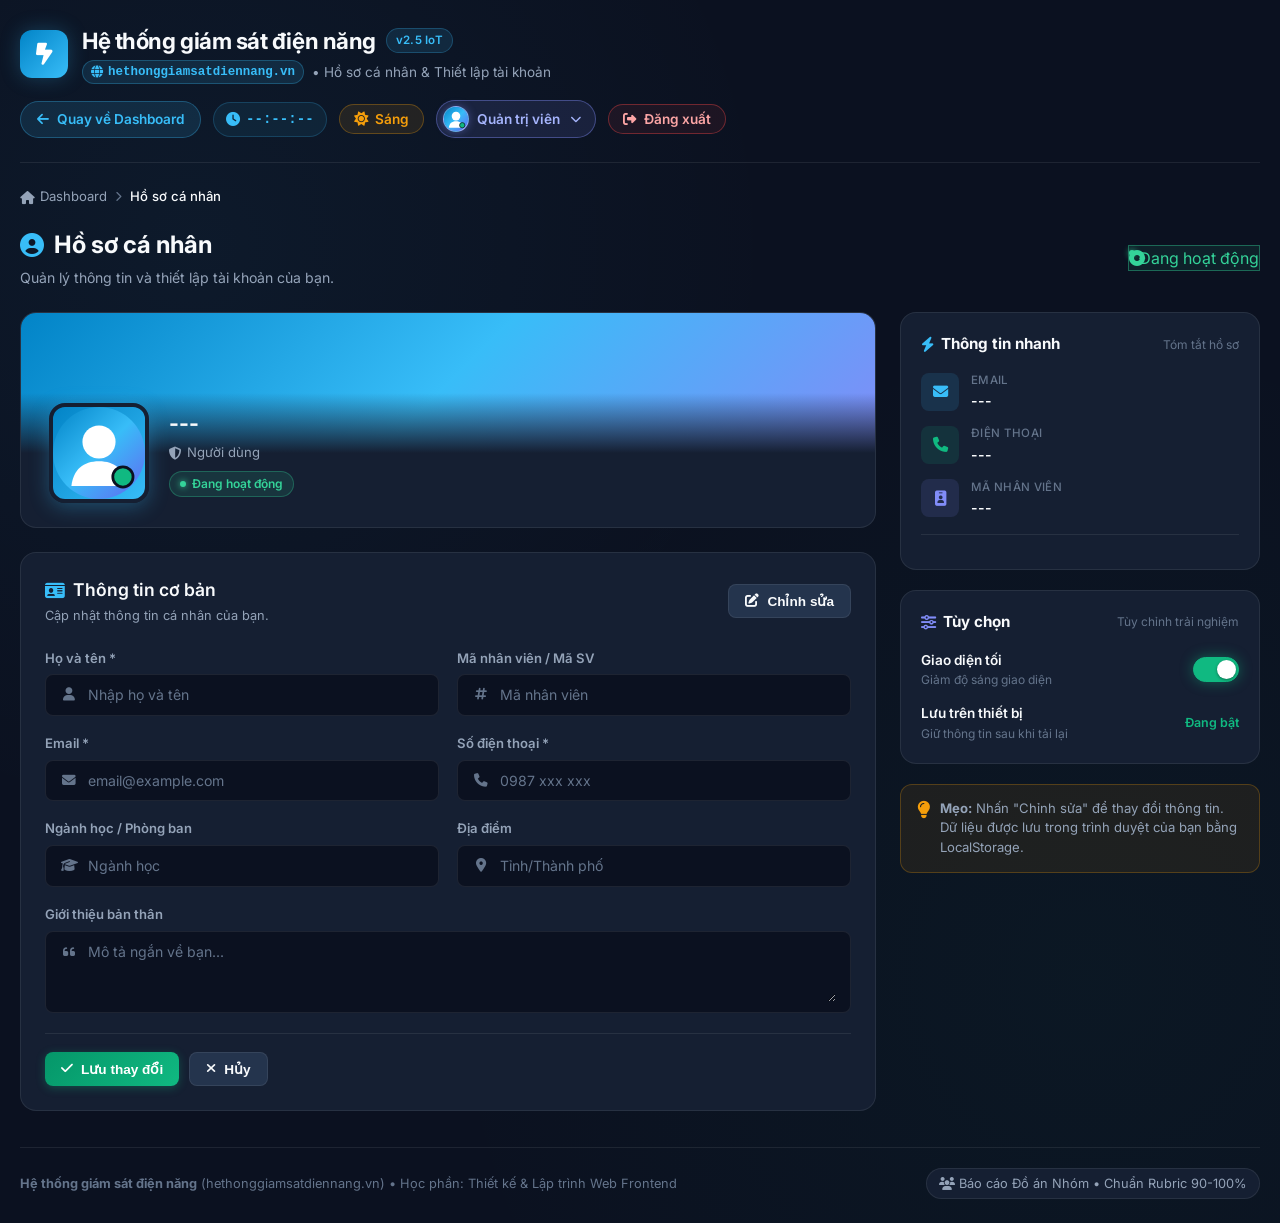
==== commit 78a0eb09: "code hoàn thiện" ====
--- a/profile.html
+++ b/profile.html
@@ -13,12 +13,20 @@
     <!-- Stylesheets -->
     <link rel="stylesheet" href="style.css">
     <link rel="stylesheet" href="profile.css">
-    <!-- Chặn truy cập khi chưa đăng nhập -->
+    <!-- Khởi tạo phiên làm việc mặc định nếu chưa có -->
     <script>
         (function () {
-            var ok = false;
-            try { ok = !!(localStorage.getItem('ems_auth') || sessionStorage.getItem('ems_auth')); } catch (e) {}
-            if (!ok) location.replace('login.html');
+            try {
+                var auth = localStorage.getItem('ems_auth') || sessionStorage.getItem('ems_auth');
+                if (!auth) {
+                    var defaultAuth = JSON.stringify({
+                        username: 'admin',
+                        name: 'Quản trị viên',
+                        role: 'Quản trị viên hệ thống'
+                    });
+                    localStorage.setItem('ems_auth', defaultAuth);
+                }
+            } catch (e) {}
         })();
     </script>
 </head>
@@ -204,55 +212,55 @@
                             <label>Họ và tên *</label>
                             <div class="profile-input-wrap">
                                 <i class="fas fa-user"></i>
-                                <input type="text" id="pf-name" placeholder="Nhập họ và tên" disabled>
+                                <input type="text" id="pf-name" placeholder="Nhập họ và tên">
                             </div>
                         </div>
                         <div class="profile-field">
                             <label>Mã nhân viên / Mã SV</label>
                             <div class="profile-input-wrap">
                                 <i class="fas fa-hashtag"></i>
-                                <input type="text" id="pf-code" placeholder="Mã nhân viên" disabled>
+                                <input type="text" id="pf-code" placeholder="Mã nhân viên">
                             </div>
                         </div>
                         <div class="profile-field">
                             <label>Email *</label>
                             <div class="profile-input-wrap">
                                 <i class="fas fa-envelope"></i>
-                                <input type="email" id="pf-email" placeholder="email@example.com" disabled>
+                                <input type="email" id="pf-email" placeholder="email@example.com">
                             </div>
                         </div>
                         <div class="profile-field">
                             <label>Số điện thoại *</label>
                             <div class="profile-input-wrap">
                                 <i class="fas fa-phone"></i>
-                                <input type="tel" id="pf-phone" placeholder="0987 xxx xxx" disabled>
+                                <input type="tel" id="pf-phone" placeholder="0987 xxx xxx">
                             </div>
                         </div>
                         <div class="profile-field">
                             <label>Ngành học / Phòng ban</label>
                             <div class="profile-input-wrap">
                                 <i class="fas fa-graduation-cap"></i>
-                                <input type="text" id="pf-department" placeholder="Ngành học" disabled>
+                                <input type="text" id="pf-department" placeholder="Ngành học">
                             </div>
                         </div>
                         <div class="profile-field">
                             <label>Địa điểm</label>
                             <div class="profile-input-wrap">
                                 <i class="fas fa-location-dot"></i>
-                                <input type="text" id="pf-location" placeholder="Tỉnh/Thành phố" disabled>
+                                <input type="text" id="pf-location" placeholder="Tỉnh/Thành phố">
                             </div>
                         </div>
                         <div class="profile-field full-width">
                             <label>Giới thiệu bản thân</label>
                             <div class="profile-input-wrap textarea-wrap">
                                 <i class="fas fa-quote-left"></i>
-                                <textarea id="pf-bio" placeholder="Mô tả ngắn về bạn..." rows="3" disabled></textarea>
-                            </div>
-                        </div>
-                    </div>
-
-                    <!-- Nút lưu (ẩn khi chưa chỉnh sửa) -->
-                    <div class="profile-form-actions" id="profile-form-actions" hidden>
+                                <textarea id="pf-bio" placeholder="Mô tả ngắn về bạn..." rows="3"></textarea>
+                            </div>
+                        </div>
+                    </div>
+
+                    <!-- Nút lưu và hủy -->
+                    <div class="profile-form-actions" id="profile-form-actions">
                         <button class="btn btn-eco" id="btn-save-profile">
                             <i class="fas fa-check"></i> Lưu thay đổi
                         </button>
--- a/profile.css
+++ b/profile.css
@@ -341,10 +341,15 @@
     min-height: 60px;
 }
 
+.profile-input-wrap:hover {
+    border-color: rgba(56, 189, 248, 0.35);
+}
+
 /* Trạng thái chỉnh sửa */
 .profile-input-wrap.editing {
-    background: rgba(56, 189, 248, 0.05);
-    border-color: rgba(56, 189, 248, 0.3);
+    background: rgba(56, 189, 248, 0.06);
+    border-color: rgba(56, 189, 248, 0.45);
+    box-shadow: 0 0 8px rgba(56, 189, 248, 0.15);
 }
 
 .profile-form-actions {
